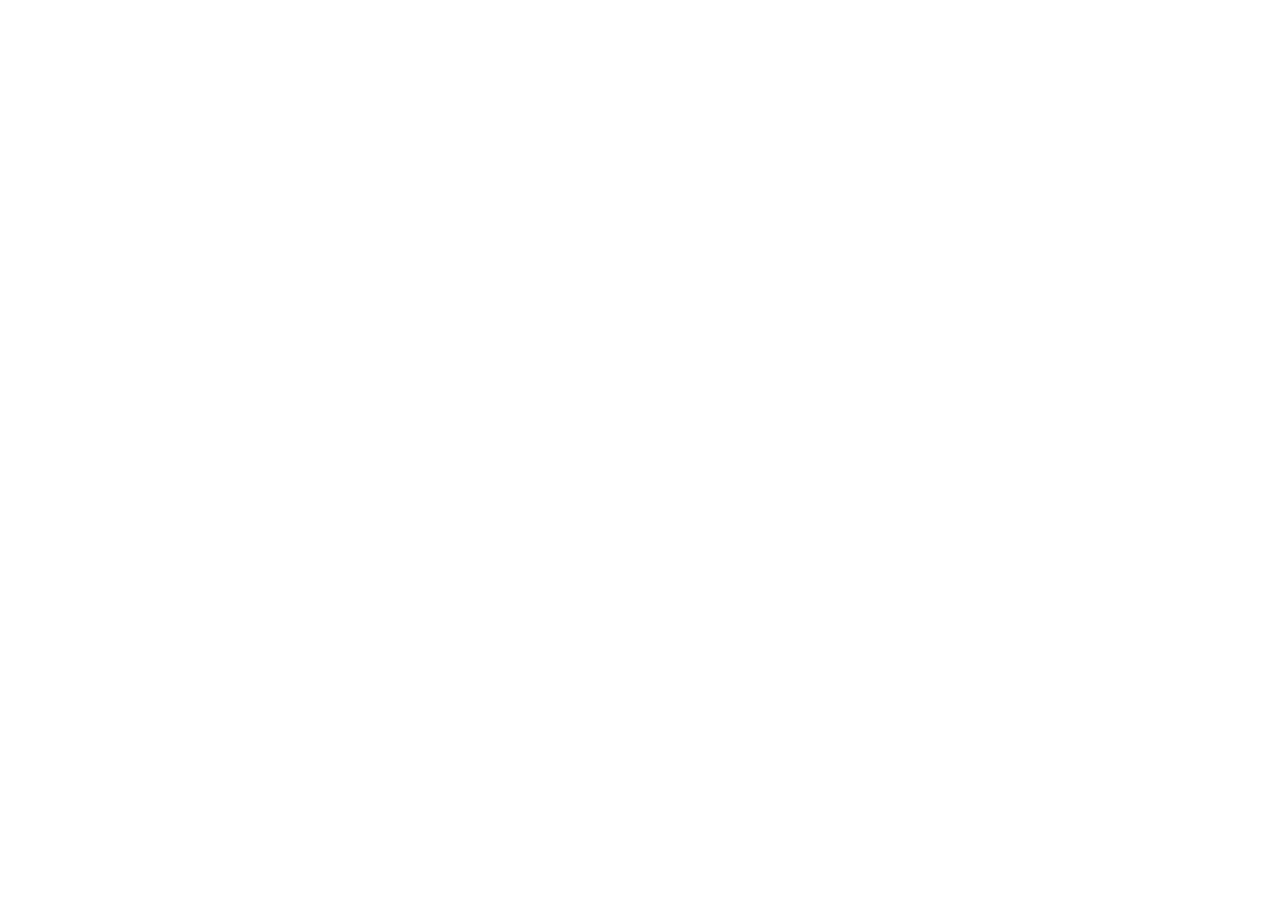
==== about.html @ 9e961d39 "Создал 6-ой page с мобильной версией" ====
<!DOCTYPE html>
<html lang="en">
<head>
    <meta charset="UTF-8">
    <meta name="viewport" content="width=device-width, initial-scale=1.0">
    <title>Document</title>
    <link rel="stylesheet" href="./about.css">
</head>
<body>
    
</body>
</html>
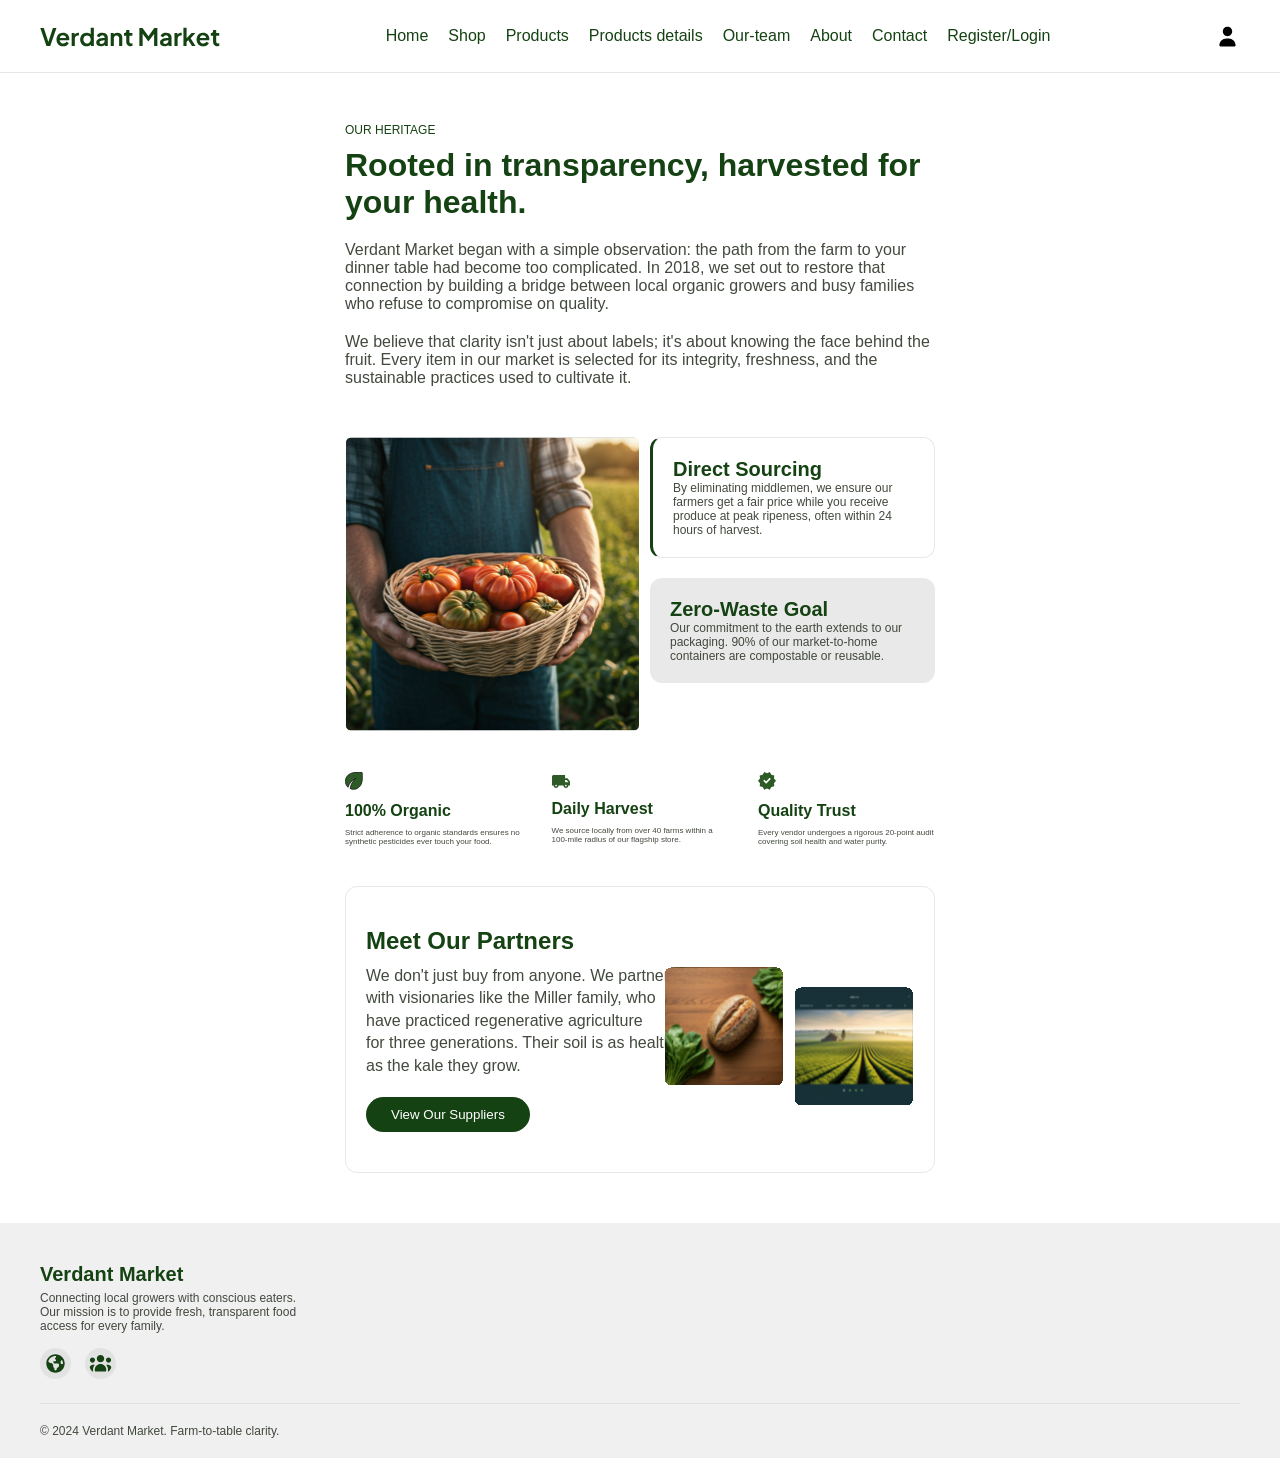
==== commit 6fe8a88a: "Сделал всё" ====
--- a/about.html
+++ b/about.html
@@ -1,12 +1,172 @@
-<!DOCTYPE html>
+<!doctype html>
 <html lang="en">
-<head>
-    <meta charset="UTF-8">
-    <meta name="viewport" content="width=device-width, initial-scale=1.0">
+  <head>
+    <meta charset="UTF-8" />
+    <meta name="viewport" content="width=device-width, initial-scale=1.0" />
     <title>Document</title>
-    <link rel="stylesheet" href="./about.css">
-</head>
-<body>
-    
-</body>
-</html>+    <link rel="stylesheet" href="./about.css" />
+    <link href="https://unpkg.com/aos@2.3.1/dist/aos.css" rel="stylesheet">
+  </head>
+  <body>
+    <head>
+      <section class="q">
+        <img src="./img/logo.svg" alt="" class="e" />
+        <div class="j2">
+          <a href="./index.html" class="h2">Home</a>
+          <a href="./shop.html" class="h2">Shop</a>
+          <a href="./products.html" class="h2">Products</a>
+          <a href="./products-details.html" class="h2">Products details</a>
+          <a href="./our-teams.html" class="h2">Our-team</a>
+          <a href="./about.html" class="h2">About</a>
+          <a href="./contact.html" class="h2">Contact</a>
+          <a href="./register.html" class="h2">Register/Login</a>
+        </div>
+        <div class="r">
+          <svg
+            class="l2"
+            xmlns="http://www.w3.org/2000/svg"
+            viewBox="0 0 640 640"
+          >
+            <!--!Font Awesome Free v7.2.0 by @fontawesome - https://fontawesome.com License - https://fontawesome.com/license/free Copyright 2026 Fonticons, Inc.-->
+            <path
+              fill="rgb(0, 0, 0)"
+              d="M96 160C96 142.3 110.3 128 128 128L512 128C529.7 128 544 142.3 544 160C544 177.7 529.7 192 512 192L128 192C110.3 192 96 177.7 96 160zM96 320C96 302.3 110.3 288 128 288L512 288C529.7 288 544 302.3 544 320C544 337.7 529.7 352 512 352L128 352C110.3 352 96 337.7 96 320zM544 480C544 497.7 529.7 512 512 512L128 512C110.3 512 96 497.7 96 480C96 462.3 110.3 448 128 448L512 448C529.7 448 544 462.3 544 480z"
+            />
+          </svg>
+          <svg
+            class="y"
+            xmlns="http://www.w3.org/2000/svg"
+            viewBox="0 0 640 640"
+          >
+            <!--!Font Awesome Free v7.2.0 by @fontawesome - https://fontawesome.com License - https://fontawesome.com/license/free Copyright 2026 Fonticons, Inc.-->
+            <path
+              fill="rgb(0, 0, 0)"
+              d="M320 312C386.3 312 440 258.3 440 192C440 125.7 386.3 72 320 72C253.7 72 200 125.7 200 192C200 258.3 253.7 312 320 312zM290.3 368C191.8 368 112 447.8 112 546.3C112 562.7 125.3 576 141.7 576L498.3 576C514.7 576 528 562.7 528 546.3C528 447.8 448.2 368 349.7 368L290.3 368z"
+            />
+          </svg>
+        </div>
+      </section>
+    </head>
+    <main>
+      <section class="u">
+        <div class="i">
+          <h3 class="o">OUR HERITAGE</h3>
+          <h3 class="p">
+            Rooted in transparency, harvested for <br class="r2" />
+            your health.
+          </h3>
+          <h3 class="a">
+            Verdant Market began with a simple observation: the path from the
+            farm to your dinner table had become too complicated. In 2018, we
+            set out to restore that connection by building a bridge between
+            local organic growers and busy families who refuse to compromise on
+            quality.
+          </h3>
+          <h3 class="a">
+            We believe that clarity isn't just about labels; it's about knowing
+            the face behind the fruit. Every item in our market is selected for
+            its integrity, freshness, and the sustainable practices used to
+            cultivate it.
+          </h3>
+          <div class="s">
+            <img src="./img/img37.svg" class="d" alt="" />
+            <div>
+              <div class="f">
+                <h3 class="g">Direct Sourcing</h3>
+                <h3 class="h">
+                  By eliminating middlemen, we ensure our farmers get a fair
+                  price while you receive produce at peak ripeness, often within
+                  24 hours of harvest.
+                </h3>
+              </div>
+              <div class="f j">
+                <h3 class="g">Zero-Waste Goal</h3>
+                <h3 class="h">
+                  Our commitment to the earth extends to our packaging. 90% of
+                  our market-to-home containers are compostable or reusable.
+                </h3>
+              </div>
+            </div>
+          </div>
+          <div class="z">
+            <div class="l">
+              <img src="./img/lcon1.svg" alt="" class="k" />
+              <h3 class="x">100% Organic</h3>
+              <h3 class="c">
+                Strict adherence to organic standards ensures no synthetic
+                pesticides ever touch your food.
+              </h3>
+            </div>
+            <div class="l">
+              <img src="./img/lcon2.svg" alt="" class="k" />
+              <h3 class="x">Daily Harvest</h3>
+              <h3 class="c">
+                We source locally from over 40 farms within a 100-mile radius of
+                our flagship store.
+              </h3>
+            </div>
+            <div class="l">
+              <img src="./img/lcon3.svg" alt="" class="k" />
+              <h3 class="x">Quality Trust</h3>
+              <h3 class="c">
+                Every vendor undergoes a rigorous 20-point audit covering soil
+                health and water purity.
+              </h3>
+            </div>
+          </div>
+          <div class="v">
+            <h3 class="b">Meet Our Partners</h3>
+            <h3 class="n">
+              We don't just buy from anyone. We partner <br> with visionaries 
+              like the Miller family, who <br> have practiced regenerative
+              agriculture <br> for three generations. Their soil is as healthy <br> as
+              the kale they grow.
+            </h3>
+            <button class="m">View Our Suppliers</button>
+            <img src="./img/img38.svg" class="q2 e2" alt="">
+            <img src="./img/img39.svg" class="q2 w2" alt="">
+          </div>
+        </div>
+      </section>
+    </main>
+    <footer>
+      <section class="d2">
+        <div>
+          <h3 class="a2">Verdant Market</h3>
+          <h3 class="s2">
+            Connecting local growers with conscious eaters. <br />
+            Our mission is to provide fresh, transparent food <br />
+            access for every family.
+          </h3>
+          <svg
+            class="f2"
+            xmlns="http://www.w3.org/2000/svg"
+            viewBox="0 0 640 640"
+          >
+            <!--!Font Awesome Free v7.2.0 by @fontawesome - https://fontawesome.com License - https://fontawesome.com/license/free Copyright 2026 Fonticons, Inc.-->
+            <path
+              fill="#154212"
+              d="M119.7 263.7L150.6 294.6C156.6 300.6 164.7 304 173.2 304L194.7 304C203.2 304 211.3 307.4 217.3 313.4L246.6 342.7C252.6 348.7 256 356.8 256 365.3L256 402.8C256 411.3 259.4 419.4 265.4 425.4L278.7 438.7C284.7 444.7 288.1 452.8 288.1 461.3L288.1 480C288.1 497.7 302.4 512 320.1 512C337.8 512 352.1 497.7 352.1 480L352.1 477.3C352.1 468.8 355.5 460.7 361.5 454.7L406.8 409.4C412.8 403.4 416.2 395.3 416.2 386.8L416.2 352.1C416.2 334.4 401.9 320.1 384.2 320.1L301.5 320.1C293 320.1 284.9 316.7 278.9 310.7L262.9 294.7C258.7 290.5 256.3 284.7 256.3 278.7C256.3 266.2 266.4 256.1 278.9 256.1L313.6 256.1C326.1 256.1 336.2 246 336.2 233.5C336.2 227.5 333.8 221.7 329.6 217.5L309.9 197.8C306 194 304 189.1 304 184C304 178.9 306 174 309.7 170.3L327 153C332.8 147.2 336.1 139.3 336.1 131.1C336.1 123.9 333.7 117.4 329.7 112.2C326.5 112.1 323.3 112 320.1 112C224.7 112 144.4 176.2 119.8 263.7zM528 320C528 285.4 519.6 252.8 504.6 224.2C498.2 225.1 491.9 228.1 486.7 233.3L473.3 246.7C467.3 252.7 463.9 260.8 463.9 269.3L463.9 304C463.9 321.7 478.2 336 495.9 336L520 336C522.5 336 525 335.7 527.3 335.2C527.7 330.2 527.8 325.1 527.8 320zM64 320C64 178.6 178.6 64 320 64C461.4 64 576 178.6 576 320C576 461.4 461.4 576 320 576C178.6 576 64 461.4 64 320z"
+            />
+          </svg>
+          <svg
+            class="f2 g2"
+            xmlns="http://www.w3.org/2000/svg"
+            viewBox="0 0 640 640"
+          >
+            <!--!Font Awesome Free v7.2.0 by @fontawesome - https://fontawesome.com License - https://fontawesome.com/license/free Copyright 2026 Fonticons, Inc.-->
+            <path
+              fill="#154212"
+              d="M320 80C377.4 80 424 126.6 424 184C424 241.4 377.4 288 320 288C262.6 288 216 241.4 216 184C216 126.6 262.6 80 320 80zM96 152C135.8 152 168 184.2 168 224C168 263.8 135.8 296 96 296C56.2 296 24 263.8 24 224C24 184.2 56.2 152 96 152zM0 480C0 409.3 57.3 352 128 352C140.8 352 153.2 353.9 164.9 357.4C132 394.2 112 442.8 112 496L112 512C112 523.4 114.4 534.2 118.7 544L32 544C14.3 544 0 529.7 0 512L0 480zM521.3 544C525.6 534.2 528 523.4 528 512L528 496C528 442.8 508 394.2 475.1 357.4C486.8 353.9 499.2 352 512 352C582.7 352 640 409.3 640 480L640 512C640 529.7 625.7 544 608 544L521.3 544zM472 224C472 184.2 504.2 152 544 152C583.8 152 616 184.2 616 224C616 263.8 583.8 296 544 296C504.2 296 472 263.8 472 224zM160 496C160 407.6 231.6 336 320 336C408.4 336 480 407.6 480 496L480 512C480 529.7 465.7 544 448 544L192 544C174.3 544 160 529.7 160 512L160 496z"
+            />
+          </svg>
+        </div>
+        <h3 class="k2">© 2024 Verdant Market. Farm-to-table clarity.</h3>
+      </section>
+    </footer>
+    <script src="https://unpkg.com/aos@2.3.1/dist/aos.js"></script>
+    <script>
+  AOS.init();
+</script>
+  </body>
+</html>
--- a/about.css
+++ b/about.css
@@ -0,0 +1,281 @@
+* {
+  margin: 0px;
+  font-family: "Plus Jakarta Sans", sans-serif;
+  font-optical-sizing: auto;
+  font-weight: <weight>;
+  font-style: normal;
+}
+.q {
+  display: flex;
+  justify-content: space-between;
+  padding: 20px 40px;
+  align-items: center;
+  border-bottom: 1px solid #e7e7e7;
+}
+.e {
+  margin-top: 0px;
+}
+.r {
+  display: flex;
+  gap: 20px;
+  align-items: center;
+}
+.y {
+  width: 25px;
+}
+.h2 {
+  text-decoration: none;
+  color: #154212;
+}
+.j2 {
+  display: flex;
+  align-items: center;
+  gap: 20px;
+}
+.l2 {
+  display: none;
+}
+.u {
+  display: flex;
+  justify-content: center;
+  padding: 50px;
+}
+.i {
+  width: 50%;
+}
+.o {
+  color: #154212;
+  font-size: 12px;
+  font-weight: 100;
+  margin-bottom: 10px;
+}
+.p {
+  color: #154212;
+  font-size: 32px;
+}
+.a {
+  font-size: 16px;
+  margin: 20px 0px;
+  font-weight: 100;
+  color: #42493e;
+}
+.s {
+  display: flex;
+  gap: 10px;
+  margin-top: 50px;
+}
+.d {
+  width: 50%;
+}
+.f {
+  border: 1px solid #e7e7e7;
+  border-left: 3px solid #154212;
+  padding: 20px;
+  background-color: white;
+  border-radius: 12px;
+}
+.g {
+  color: #154212;
+  font-size: 20px;
+}
+.h {
+  font-size: 12px;
+  font-weight: 100;
+  color: #42493e;
+}
+.j {
+  background-color: rgb(233, 233, 233);
+  margin-top: 20px;
+  border: none;
+}
+.k {
+  width: 18px;
+}
+.z {
+  margin-top: 40px;
+  display: flex;
+  justify-content: space-between;
+  align-items: center;
+}
+.l {
+  width: 30%;
+}
+.x{
+    color: #154212;
+    font-size: 16px;
+    margin: 8px 0px;
+}
+.c{
+    font-size: 8px;
+    font-weight: 100;
+    color: #42493e;
+}
+.v{
+    padding: 40px 20px;
+    border: 1px solid #e7e7e7;
+    border-radius: 12px;
+    margin-top: 40px;
+    position: relative;
+}
+.b{
+    color: #154212;
+    font-size: 24px;
+}
+.n{
+    font-size: 16px;
+    color: #42493e;
+    font-weight: 100;
+    line-height: 140%;
+    margin-top: 10px;
+}
+.m{
+    background-color: #154212;
+    color: white;
+    padding: 10px 25px;
+    border-radius: 20px;
+    border: none;
+    margin-top: 20px;
+}
+.q2{
+    position: absolute;
+    top: 80px;
+    width: 120px;
+    right: 150px;
+}
+.w2{
+    position: absolute;
+    top: 80px;
+}
+.e2{
+    position: absolute;
+    top: 100px;
+    right: 20px;
+}
+.a2 {
+  color: #154212;
+  font-size: 20px;
+}
+.s2 {
+  color: #42493e;
+  font-size: 12px;
+  font-weight: 100;
+  margin: 5px 0px;
+}
+.d2 {
+  padding: 40px;
+  background-color: rgb(240, 240, 240);
+  padding-bottom: 0px;
+}
+.f2 {
+  width: 23px;
+  margin-top: 10px;
+  display: inline-block;
+  padding: 4px;
+  border-radius: 50%;
+  background-color: rgb(226, 226, 226);
+}
+.g2 {
+  margin-left: 10px;
+}
+.h2 {
+  text-decoration: none;
+  color: #154212;
+}
+.j2 {
+  display: flex;
+  align-items: center;
+  gap: 20px;
+}
+.k2 {
+  font-size: 12px;
+  color: #42493e;
+  font-weight: 100;
+  padding: 20px 0px;
+  border-top: 1px solid #e3e3de;
+  margin-top: 20px;
+}
+@media(max-width:640px){
+    .q{
+        padding: 5px 10px;
+    }
+    .j2{
+        display: none;
+    }
+    .l2{
+        display: inherit;
+        width: 25px;
+    }
+    .y{
+        display: none;
+    }
+    .u{
+        padding: 20px 10px;
+        display: block;
+    }
+    .o{
+        font-size: 10px;
+    }
+    .p{
+        font-size: 14px;
+    }
+    .r2{
+        display: none;
+    }
+    .i{
+        width: 100%;
+    }
+    .a{
+        font-size: 10px;
+        margin: 10px 0px;
+    }.g{
+        font-size: 12px;
+    }
+    .h{
+        font-size: 8px;
+    }
+    .x{
+        font-size: 13px;
+    }
+    .c{
+        font-size: 8px;
+    }
+    .k{
+        width: 15px;
+    }
+    .b{
+        font-size: 14px;
+    }
+    .n{
+        font-size: 8px;
+    }
+    .m{
+        font-size: 8px;
+        padding: 5px 15px;
+    }
+    .q2{
+        width: 60px;
+    }
+    .e2{
+        position: absolute;
+    }
+    .w2{
+        position: absolute;
+        right: 100px;
+    }
+    .a2{
+        font-size: 12px;
+    }
+    .d2{
+        padding: 20px 10px;
+    }
+    .s2{
+        font-size: 8px;
+    }
+    .f2{
+        padding: 2px;
+        width: 15px;
+    }
+    .k2{
+        font-size: 12px;
+    }
+}
